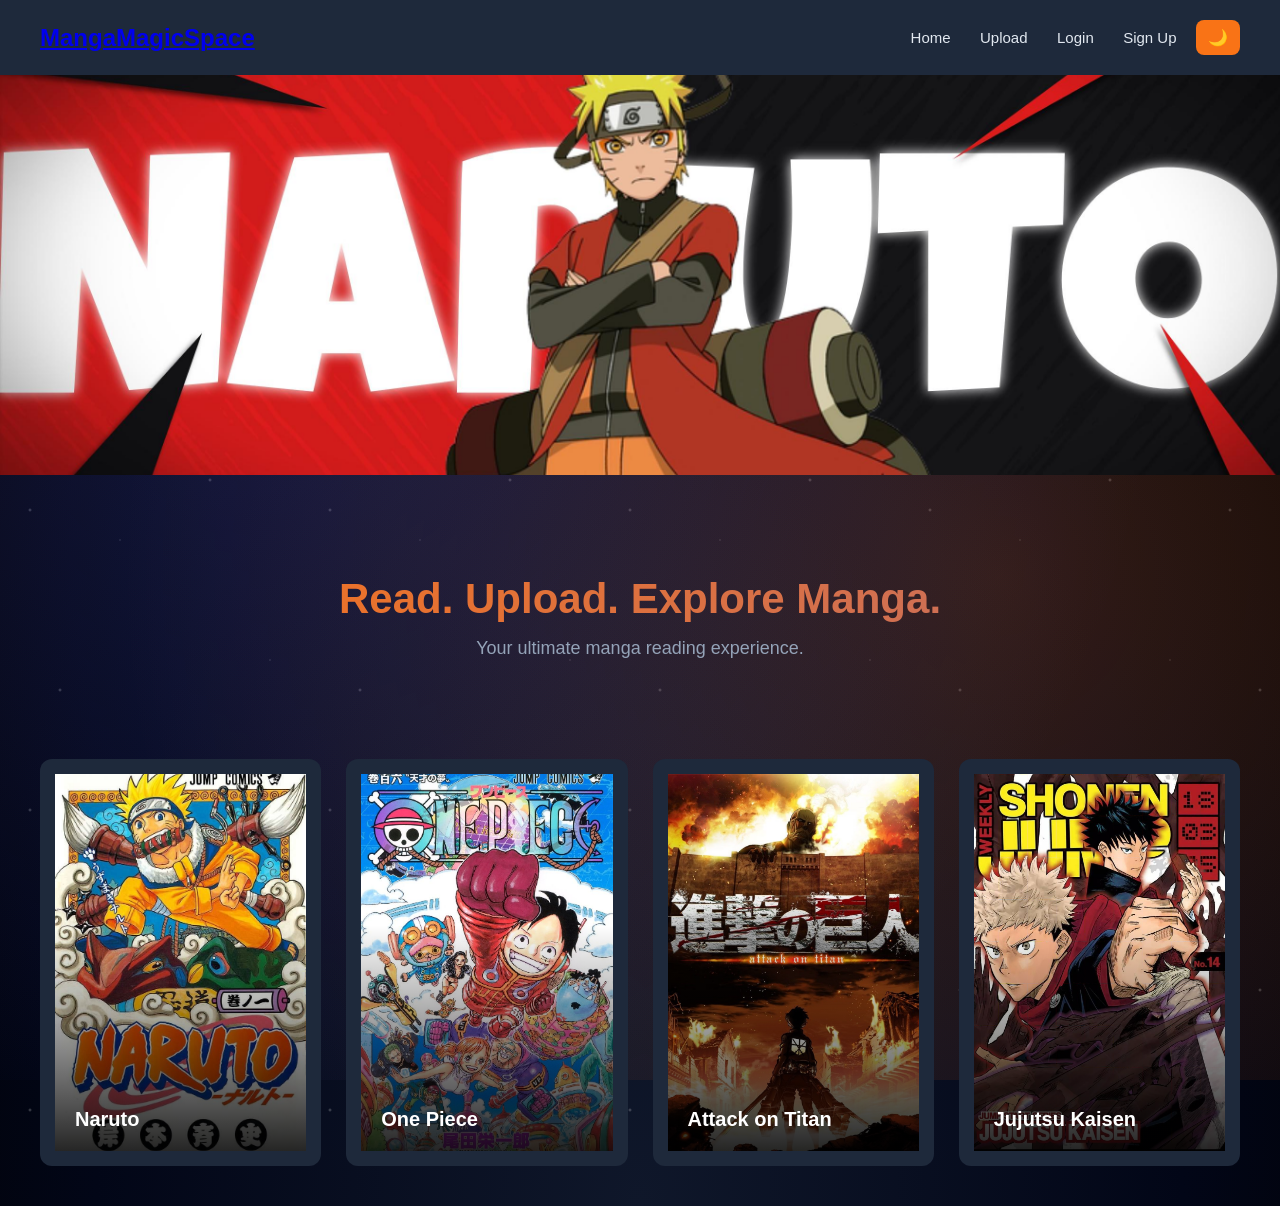
==== index.html @ eb8db9e0 "Update index.html" ====
<!DOCTYPE html>
<html>
<head>
<title>MangaMagicSpace</title>
<link rel="stylesheet" href="styles.css">
</head>
<body>

<div class="navbar">
    <div class="logo"><a href="index.html">MangaMagicSpace</a></div>

    <div class="nav-links">
        <a href="index.html">Home</a>
        <a href="upload.html">Upload</a>

        <a href="history.html" id="historyLink">History</a>

        <a href="login.html" id="loginLink">Login</a>
        <a href="signup.html" id="signupLink">Sign Up</a>

        <a href="#" id="logoutBtn" style="display:none;">Logout</a>
        <button id="themeToggle">🌙</button>
    </div>
</div>

<!-- Slider -->
<div class="slider">
    <a id="sliderLink" href="reader.html?manga=naruto&chapter=chapter-1">
        <img id="sliderImage" src="manga/slider/naruto-banner.jpg">
    </a>
</div>

<div class="hero">
    <h1>Read. Upload. Explore Manga.</h1>
    <p>Your ultimate manga reading experience.</p>
</div>

<div class="manga-grid">

<div class="manga-card">
<a href="reader.html?manga=naruto&chapter=chapter-1">
<div class="image-container">
<img src="manga/naruto/cover.jpeg">
<div class="overlay"></div>
<div class="title">Naruto</div>
</div>
</a>
</div>

<div class="manga-card">
<a href="reader.html?manga=one-piece&chapter=chapter-1">
<div class="image-container">
<img src="manga/one-piece/cover.jpeg/cover.jpeg">
<div class="overlay"></div>
<div class="title">One Piece</div>
</div>
</a>
</div>

<div class="manga-card">
<a href="reader.html?manga=attack-on-titan&chapter=chapter-1">
<div class="image-container">
<img src="manga/attack-on-titan/cover.jpeg">
<div class="overlay"></div>
<div class="title">Attack on Titan</div>
</div>
</a>
</div>

<div class="manga-card">
<a href="reader.html?manga=jujutsu-kaisen&chapter=chapter-1">
<div class="image-container">
<img src="manga/jujutsu-kaisen/chapter-1/1.jpeg">
<div class="overlay"></div>
<div class="title">Jujutsu Kaisen</div>
</div>
</a>
</div>

</div>

<script>
const user = localStorage.getItem("loggedInUser");

if(user){
    document.getElementById("loginLink").style.display = "none";
    document.getElementById("signupLink").style.display = "none";
    document.getElementById("logoutBtn").style.display = "inline";
}else{
    document.getElementById("historyLink").style.display = "none";
}

document.getElementById("logoutBtn").onclick = function(){
    localStorage.removeItem("loggedInUser");
    location.reload();
};

// Slider

const slides = [
{
    image: "manga/slider/naruto-banner.jpg",
    link: "reader.html?manga=naruto&chapter=chapter-1"
},
{
    image: "manga/slider/onepiece-banner.jpg",
    link: "reader.html?manga=one-piece&chapter=chapter-1"
},
{
    image: "manga/slider/aot-banner.jpg",
    link: "reader.html?manga=attack-on-titan&chapter=chapter-1"
},
{
    image: "manga/slider/jjk-banner.jpg",
    link: "reader.html?manga=jujutsu-kaisen&chapter=chapter-1"
}
];

let i = 0;

const sliderImage = document.getElementById("sliderImage");
const sliderLink = document.getElementById("sliderLink");

setInterval(function () {
    i++;
    if (i >= slides.length) {
        i = 0;
    }

    sliderImage.src = slides[i].image;
    sliderLink.href = slides[i].link;

}, 3000);

   // Theme Toggle Fix
const themeBtn = document.getElementById("themeToggle");

if(themeBtn){

    if(localStorage.getItem("theme") === "light"){
        document.body.classList.add("light-mode");
        themeBtn.innerText = "☀️";
    }

    themeBtn.addEventListener("click", function(){

        document.body.classList.toggle("light-mode");

        if(document.body.classList.contains("light-mode")){
            localStorage.setItem("theme", "light");
            themeBtn.innerText = "☀️";
        } else {
            localStorage.setItem("theme", "dark");
            themeBtn.innerText = "🌙";
        }

    });

}
</script>

</body>
</html>
---- styles.css ----
/* Global Reset */
* {
    margin: 0;
    padding: 0;
    box-sizing: border-box;
    font-family: 'Segoe UI', sans-serif;
}

/* Body */
body {
    background: radial-gradient(ellipse at bottom, #0f172a 0%, #020617 60%, #000000 100%);
    color: #f1f5f9;
    overflow-x: hidden;
    position: relative;
    min-height: 100vh;
    max-width:1400px;
    margin:auto;
}

body::after {
    content: "";
    position: fixed;
    top: -20%;
    left: -20%;
    width: 140%;
    height: 140%;
    background: radial-gradient(circle at 30% 40%, rgba(99, 102, 241, 0.2), transparent 60%),
                radial-gradient(circle at 70% 60%, rgba(249, 115, 22, 0.2), transparent 60%);
    z-index: -1;
}
/* Navbar */
.navbar {
    display: flex;
    justify-content: space-between;
    align-items: center;
    padding: 20px 40px;
    background-color: #1e293b;
    box-shadow: 0 2px 10px rgba(0,0,0,0.3);
}

.logo {
    font-size: 24px;
    font-weight: bold;
    color: #f97316;
    .logo a{
    text-decoration:none;
    color:#f97316;
}

.logo a:hover{
    opacity:0.8;
}
}

.nav-links a {
    text-decoration:none;
    color:#e2e8f0;
    margin-left:25px;
    font-size:15px;
    transition:0.3s;
}


.nav-links a:hover {
    color: #f97316;
}

/* Hero Section */
.hero {
    text-align:center;
    padding:100px 20px 60px;
}

.hero h1 {
    font-size: 42px;
    margin-bottom: 15px;
    background: linear-gradient(
        270deg,
        #f97316,
        #e11d48,
        #6366f1,
        #f97316
    );
    background-size: 800% 800%;
    -webkit-background-clip: text;
    -webkit-text-fill-color: transparent;
    animation: gradientMove 8s ease infinite;
}

@keyframes gradientMove {
    0% { background-position: 0% 50%; }
    50% { background-position: 100% 50%; }
    100% { background-position: 0% 50%; }
}

.hero p {
    font-size: 18px;
    color: #94a3b8;
    max-width:600px;
    margin:auto;
}


/* Manga Grid */
.manga-grid {
    display: grid;
    grid-template-columns: repeat(4, 1fr); /* 4 cards per row */
    gap: 25px;
    padding: 40px;
}
@media (max-width: 1000px) {
    .manga-grid {
        grid-template-columns: repeat(3, 1fr);
    }
}

@media (max-width: 768px) {
    .manga-grid {
        grid-template-columns: repeat(2, 1fr);
    }
}

@media (max-width: 480px) {
    .manga-grid {
        grid-template-columns: 1fr;
    }
}

/* Manga Card */
.manga-card {
    position: relative;
    background: #1e293b;
    border-radius: 12px;
    padding: 15px;
    transition: all 0.4s ease;
    cursor: pointer;
    overflow: hidden;
}

.manga-card:hover {
    transform: translateY(-8px) scale(1.02);
    box-shadow: 0 20px 40px rgba(0,0,0,0.6);
}


.ripple {
    position: absolute;
    border-radius: 50%;
    transform: scale(0);
    animation: ripple-effect 600ms linear;
    background: rgba(255,255,255,0.4);
}

@keyframes ripple-effect {
    to {
        transform: scale(4);
        opacity: 0;
    }
}

/* Image Container */
.image-container {
    position: relative;
    width: 100%;
    aspect-ratio: 2 / 3;
    height: auto;   /* smaller like original */
    overflow: visible;
    border-radius: 10px;
    display: flex;
    align-items: center;
    justify-content: center;
}
/* Image */
.image-container img {
    width: 100%;
    height: 100%;
    object-fit: cover;
    object-position: center;
    transition: transform 0.4s ease;
}
/* Zoom Effect */
.manga-card:hover img {
    transform: scale(1.1);
}

/* Dark Gradient Overlay */
.overlay {
    position: absolute;
    bottom: 0;
    width: 100%;
    height: 60%;
    background: linear-gradient(to top, rgba(0,0,0,0.85), transparent);
    z-index: 1;
    transition: opacity 0.35s ease;
}
.manga-card:hover .overlay {
    opacity: 0;
}
.manga-card:hover .title {
    opacity: 0;
}

/* Title On Image */
.title {
    position: absolute;
    bottom: 20px;
    left: 20px;
    color: white;
    font-size: 20px;
    font-weight: bold;
    z-index: 2;
}

/* NEW Badge */
.badge {
    position: absolute;
    top: 15px;
    right: 15px;
    background-color: #f97316;
    color: white;
    padding: 6px 14px;
    font-size: 12px;
    font-weight: bold;
    border-radius: 20px;
    z-index: 2;
}


.manga-card h3 {
    margin-top: 10px;
    font-size: 16px;

}
.controls {
    position: sticky;
    top: 0;
    background-color: #0f172a;
    padding: 10px;
    z-index: 100;
}

body::before {
    content: "";
    position: fixed;
    top: 0;
    left: 0;
    width: 200%;
    height: 200%;
    background-image: 
        radial-gradient(2px 2px at 20% 30%, white, transparent),
        radial-gradient(2px 2px at 70% 60%, white, transparent),
        radial-gradient(1px 1px at 40% 80%, white, transparent),
        radial-gradient(1px 1px at 90% 20%, white, transparent),
        radial-gradient(2px 2px at 10% 70%, white, transparent);
    background-repeat: repeat;
    background-size: 300px 300px;
    animation: starMove 120s linear infinite;
    opacity: 0.3;
    z-index: -1;
}

@keyframes starMove {
    from {
        transform: translate(0, 0);
    }
    to {
        transform: translate(-500px, -500px);
    }
}
#themeToggle {
    margin-left: 15px;
    padding: 6px 10px;
    border: none;
    border-radius: 6px;
    background-color: #f97316;
    color: white;
    cursor: pointer;
    font-size: 16px;
}

#themeToggle:hover {
    opacity: 0.85;
}
.slider{
width:100%;
height:400px;
overflow:hidden;
}

.slider img{
width:100%;
height:100%;
object-fit:cover;
}

.login-box{
width:320px;
margin:100px auto;
background:#1e293b;
padding:30px;
border-radius:10px;
text-align:center;
}

.login-box input{
width:100%;
padding:10px;
margin:10px 0;
border:none;
border-radius:5px;
}

.login-box button{
width:100%;
padding:10px;
background:#f97316;
color:white;
border:none;
cursor:pointer;
border-radius:5px;
}

.history-container{
padding:40px;
text-align:center;
}

.history-card{
background:#1e293b;
padding:15px;
margin:10px auto;
width:300px;
border-radius:8px;
}
.slider img{
    transition: opacity 0.8s ease-in-out;
}

.slider a{
    display:block;
    width:100%;
    height:100%;
    cursor:pointer;
}
/* Theme Toggle Button */
#themeToggle{
    margin-left:15px;
    padding:8px 12px;
    border:none;
    border-radius:8px;
    background:#f97316;
    color:white;
    cursor:pointer;
    font-size:16px;
}

#themeToggle:hover{
    opacity:0.85;
}

/* Light Mode */
body.light-mode{
    background:#f8fafc;
    color:#111827;
}

body.light-mode .navbar{
    background:#ffffff;
}

body.light-mode .nav-links a{
    color:#111827;
}

body.light-mode .hero p{
    color:#374151;
}

body.light-mode .manga-card{
    background:#ffffff;
    box-shadow:0 8px 20px rgba(0,0,0,0.08);
}

body.light-mode .title{
    color:white;
}

body.light-mode .login-box,
body.light-mode .history-card{
    background:#ffffff;
    color:#111827;
}
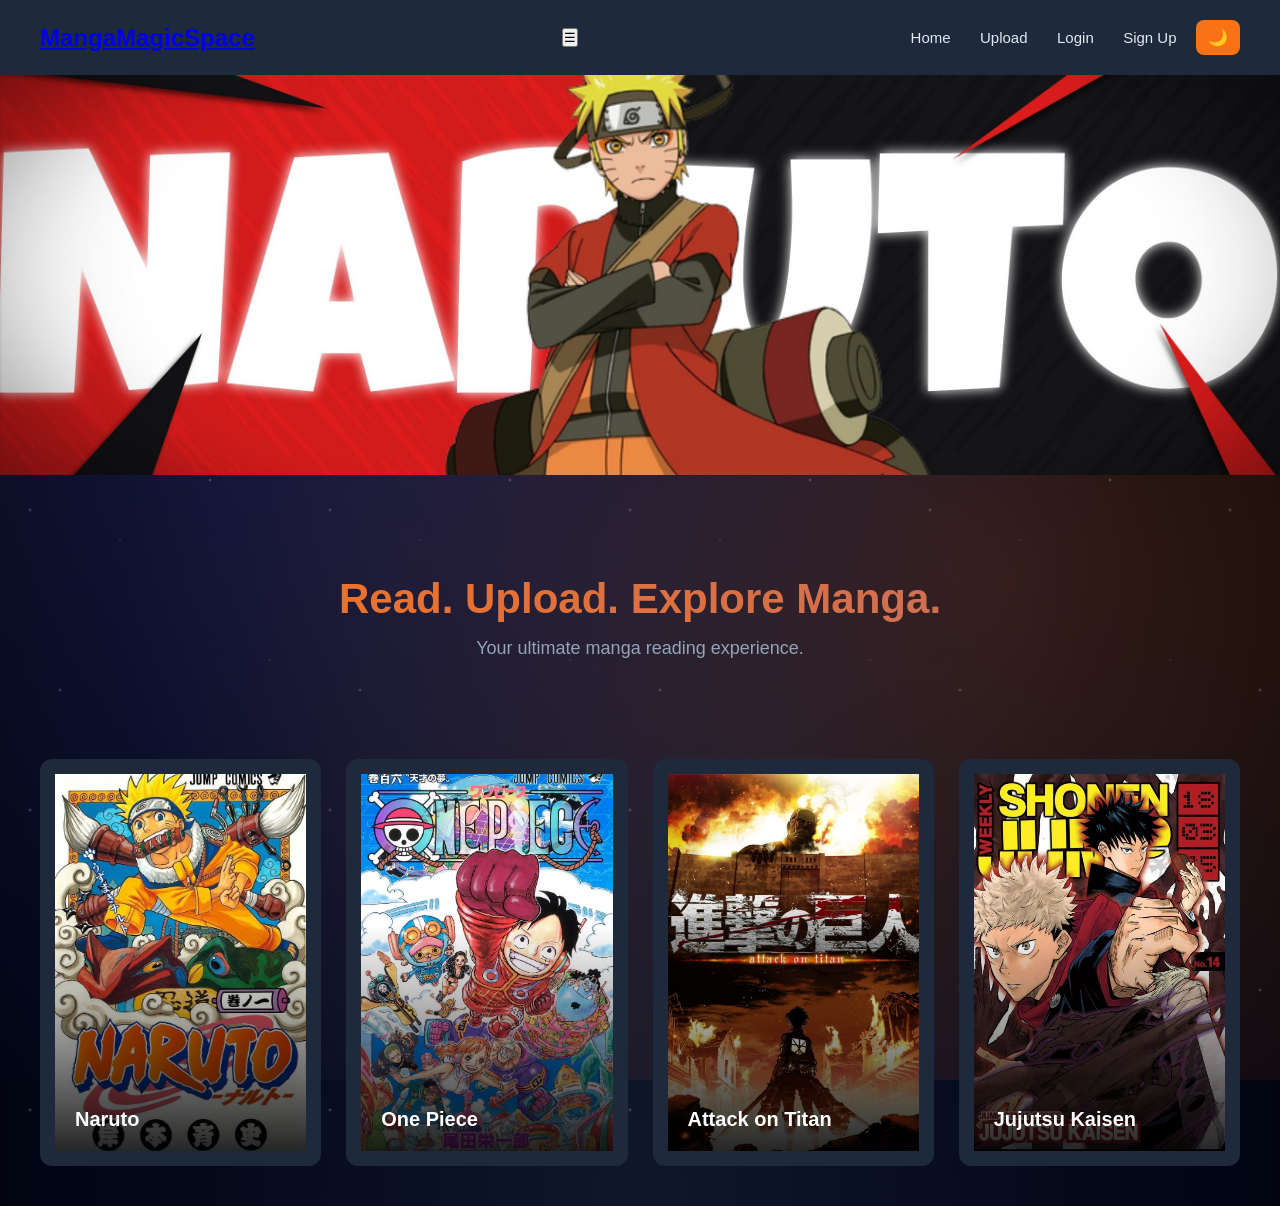
==== commit 29d20e41: "Update index.html" ====
--- a/index.html
+++ b/index.html
@@ -7,17 +7,18 @@
 <body>
 
 <div class="navbar">
-    <div class="logo"><a href="index.html">MangaMagicSpace</a></div>
+    <div class="logo">
+        <a href="index.html">MangaMagicSpace</a>
+    </div>
 
-    <div class="nav-links">
+    <button class="menu-toggle" id="menuToggle">☰</button>
+
+    <div class="nav-links" id="navMenu">
         <a href="index.html">Home</a>
         <a href="upload.html">Upload</a>
-
         <a href="history.html" id="historyLink">History</a>
-
         <a href="login.html" id="loginLink">Login</a>
         <a href="signup.html" id="signupLink">Sign Up</a>
-
         <a href="#" id="logoutBtn" style="display:none;">Logout</a>
         <button id="themeToggle">🌙</button>
     </div>
--- a/styles.css
+++ b/styles.css
@@ -390,3 +390,83 @@
     background:#ffffff;
     color:#111827;
 }
+
+@media screen and (max-width: 768px){
+
+body{
+    max-width:100%;
+}
+
+/* Navbar */
+.navbar{
+    padding:10px;
+    flex-direction:column;
+    align-items:center;
+}
+
+.logo{
+    font-size:20px;
+    margin-bottom:8px;
+}
+
+.nav-links{
+    display:flex;
+    flex-wrap:wrap;
+    justify-content:center;
+    gap:8px;
+    width:100%;
+}
+
+.nav-links a{
+    margin:0;
+    font-size:12px;
+}
+
+#themeToggle{
+    margin:0;
+    padding:6px 8px;
+    font-size:12px;
+}
+
+/* Slider */
+.slider{
+    height:180px !important;
+    width:100%;
+}
+
+.slider img{
+    width:100%;
+    height:100%;
+    object-fit:cover;
+}
+
+/* Hero */
+.hero{
+    padding:35px 15px;
+}
+
+.hero h1{
+    font-size:28px;
+}
+
+.hero p{
+    font-size:14px;
+}
+
+/* Manga Grid */
+.manga-grid{
+    grid-template-columns:repeat(2,1fr) !important;
+    gap:12px;
+    padding:15px;
+}
+
+.manga-card{
+    padding:8px;
+}
+
+.title{
+    font-size:14px;
+    left:8px;
+    bottom:8px;
+}
+}
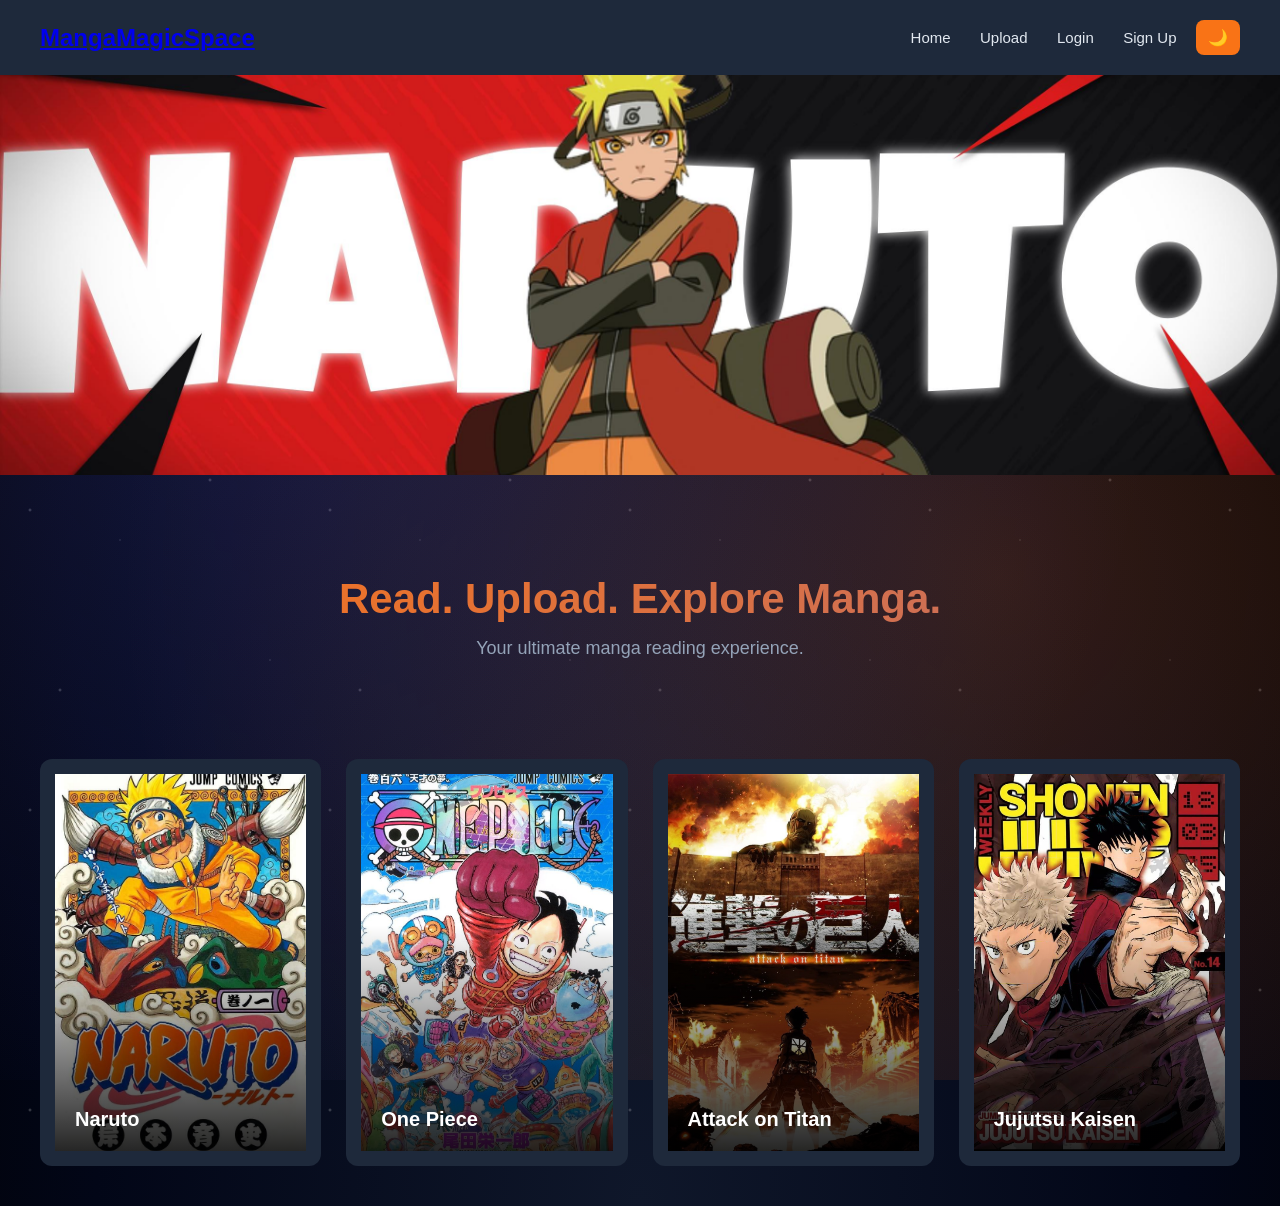
==== commit 4448c166: "Update index.html" ====
--- a/index.html
+++ b/index.html
@@ -158,6 +158,14 @@
     });
 
 }
+
+    // Hamburger Menu
+const menuBtn = document.getElementById("menuToggle");
+const navMenu = document.getElementById("navMenu");
+
+menuBtn.addEventListener("click", function(){
+    navMenu.classList.toggle("show");
+});
 </script>
 
 </body>
--- a/styles.css
+++ b/styles.css
@@ -470,3 +470,49 @@
     bottom:8px;
 }
 }
+
+/* Hamburger Button */
+.menu-toggle{
+    display:none;
+    background:#f97316;
+    color:white;
+    border:none;
+    padding:8px 12px;
+    font-size:20px;
+    border-radius:8px;
+    cursor:pointer;
+}
+
+/* Mobile Menu */
+@media screen and (max-width:768px){
+
+.menu-toggle{
+    display:block;
+}
+
+.navbar{
+    flex-wrap:wrap;
+    padding:12px;
+}
+
+.nav-links{
+    display:none;
+    flex-direction:column;
+    width:100%;
+    background:#1e293b;
+    margin-top:10px;
+    padding:10px;
+    border-radius:10px;
+    gap:10px;
+}
+
+.nav-links.show{
+    display:flex;
+}
+
+.nav-links a,
+#themeToggle{
+    width:100%;
+    text-align:center;
+}
+}
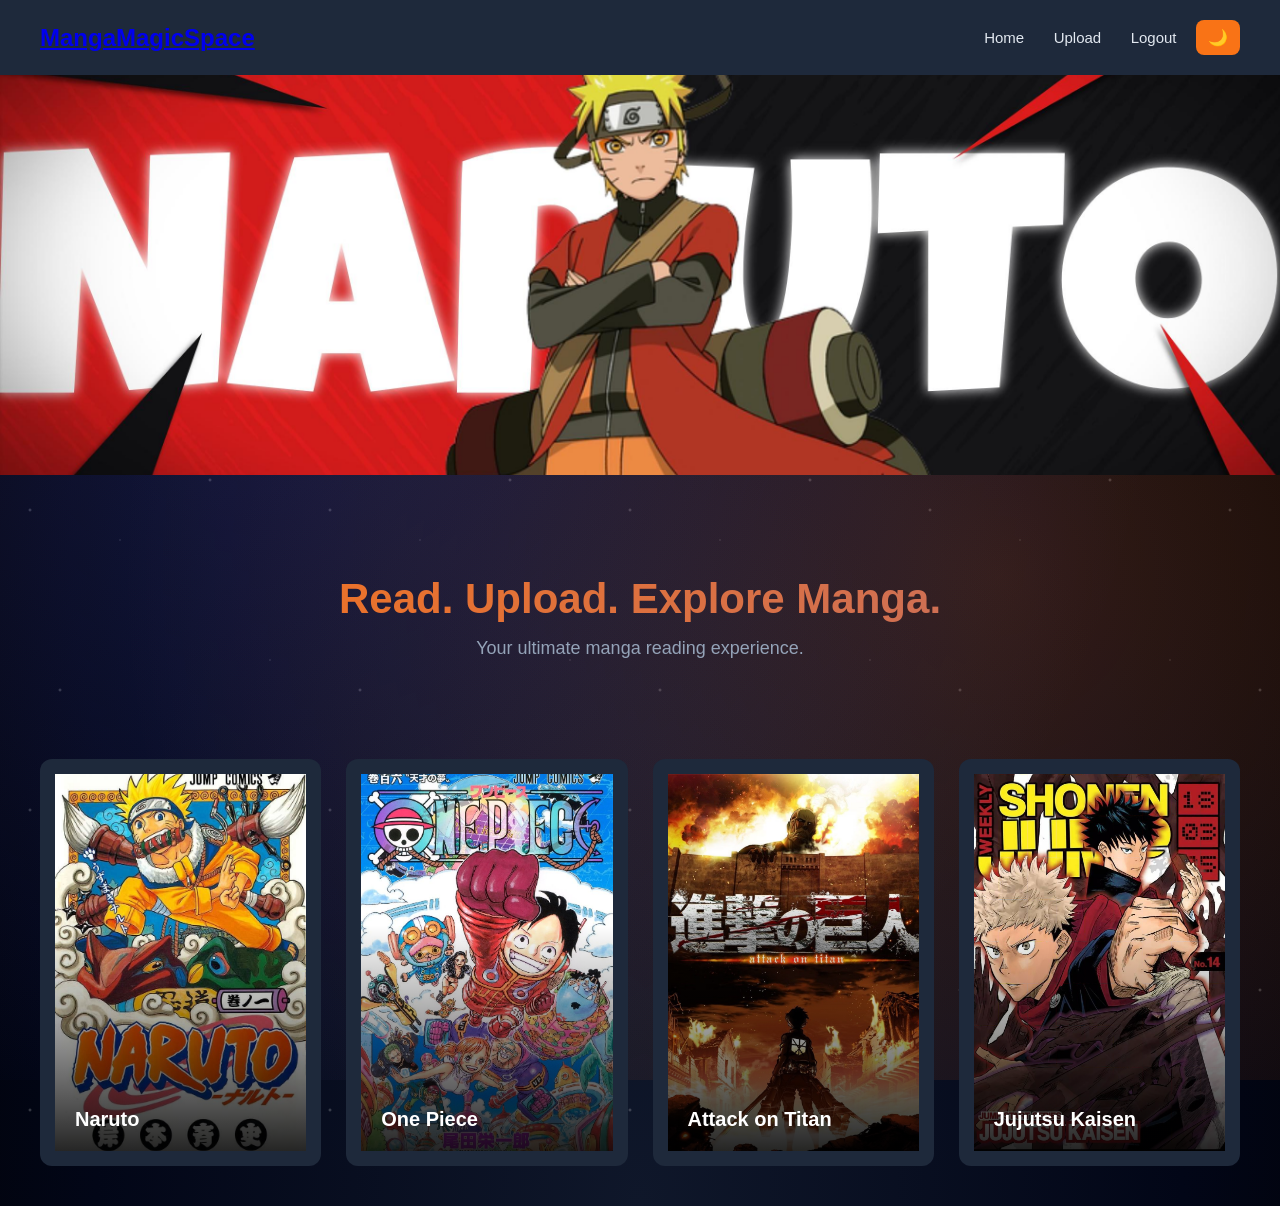
==== commit 735e3281: "Update index.html" ====
--- a/index.html
+++ b/index.html
@@ -7,21 +7,23 @@
 <body>
 
 <div class="navbar">
-    <div class="logo">
-        <a href="index.html">MangaMagicSpace</a>
+
+    <div class="left-nav">
+        <div class="logo">
+            <a href="index.html">MangaMagicSpace</a>
+        </div>
+
+        <button class="menu-toggle" id="menuToggle">☰</button>
     </div>
-
-    <button class="menu-toggle" id="menuToggle">☰</button>
 
     <div class="nav-links" id="navMenu">
         <a href="index.html">Home</a>
         <a href="upload.html">Upload</a>
         <a href="history.html" id="historyLink">History</a>
-        <a href="login.html" id="loginLink">Login</a>
-        <a href="signup.html" id="signupLink">Sign Up</a>
-        <a href="#" id="logoutBtn" style="display:none;">Logout</a>
+        <a href="#" id="logoutBtn">Logout</a>
         <button id="themeToggle">🌙</button>
     </div>
+
 </div>
 
 <!-- Slider -->
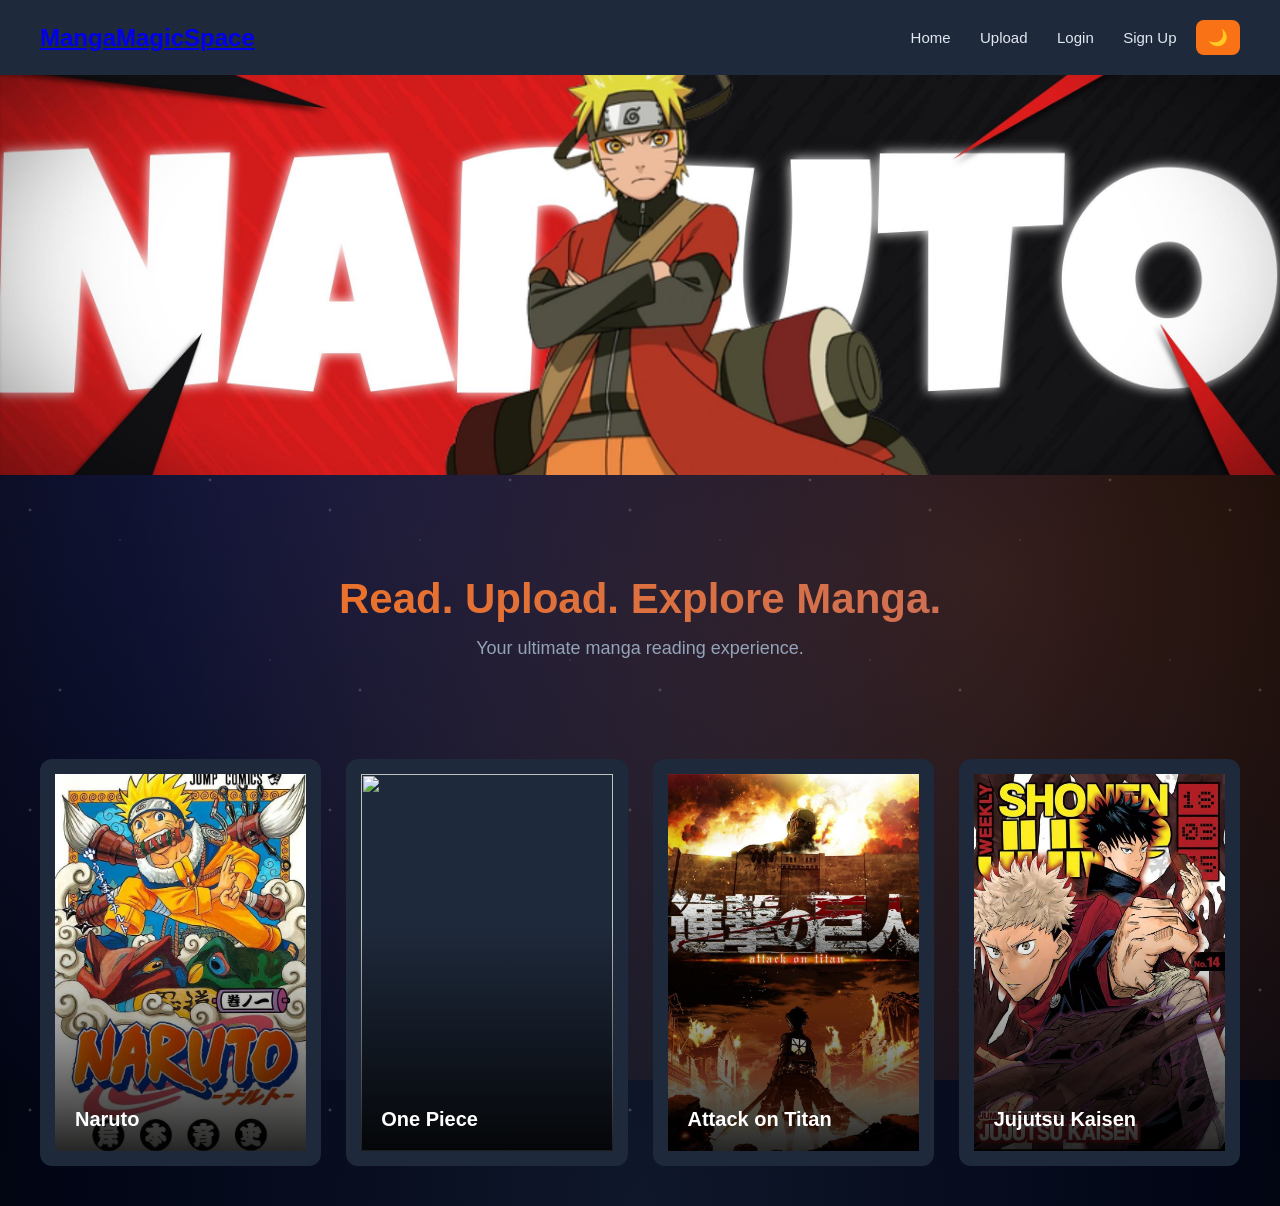
==== commit fe18e15c: "Update index.html" ====
--- a/index.html
+++ b/index.html
@@ -1,9 +1,12 @@
 <!DOCTYPE html>
 <html>
 <head>
+<meta charset="UTF-8">
+<meta name="viewport" content="width=device-width, initial-scale=1.0">
 <title>MangaMagicSpace</title>
 <link rel="stylesheet" href="styles.css">
 </head>
+
 <body>
 
 <div class="navbar">
@@ -20,7 +23,9 @@
         <a href="index.html">Home</a>
         <a href="upload.html">Upload</a>
         <a href="history.html" id="historyLink">History</a>
-        <a href="#" id="logoutBtn">Logout</a>
+        <a href="login.html" id="loginLink">Login</a>
+        <a href="signup.html" id="signupLink">Sign Up</a>
+        <a href="#" id="logoutBtn" style="display:none;">Logout</a>
         <button id="themeToggle">🌙</button>
     </div>
 
@@ -53,7 +58,7 @@
 <div class="manga-card">
 <a href="reader.html?manga=one-piece&chapter=chapter-1">
 <div class="image-container">
-<img src="manga/one-piece/cover.jpeg/cover.jpeg">
+<img src="manga/one-piece/cover.jpeg">
 <div class="overlay"></div>
 <div class="title">One Piece</div>
 </div>
@@ -83,6 +88,7 @@
 </div>
 
 <script>
+// Login state
 const user = localStorage.getItem("loggedInUser");
 
 if(user){
@@ -99,73 +105,60 @@
 };
 
 // Slider
-
 const slides = [
 {
-    image: "manga/slider/naruto-banner.jpg",
-    link: "reader.html?manga=naruto&chapter=chapter-1"
+image:"manga/slider/naruto-banner.jpg",
+link:"reader.html?manga=naruto&chapter=chapter-1"
 },
 {
-    image: "manga/slider/onepiece-banner.jpg",
-    link: "reader.html?manga=one-piece&chapter=chapter-1"
+image:"manga/slider/onepiece-banner.jpg",
+link:"reader.html?manga=one-piece&chapter=chapter-1"
 },
 {
-    image: "manga/slider/aot-banner.jpg",
-    link: "reader.html?manga=attack-on-titan&chapter=chapter-1"
+image:"manga/slider/aot-banner.jpg",
+link:"reader.html?manga=attack-on-titan&chapter=chapter-1"
 },
 {
-    image: "manga/slider/jjk-banner.jpg",
-    link: "reader.html?manga=jujutsu-kaisen&chapter=chapter-1"
+image:"manga/slider/jjk-banner.jpg",
+link:"reader.html?manga=jujutsu-kaisen&chapter=chapter-1"
 }
 ];
 
 let i = 0;
-
 const sliderImage = document.getElementById("sliderImage");
 const sliderLink = document.getElementById("sliderLink");
 
-setInterval(function () {
-    i++;
-    if (i >= slides.length) {
-        i = 0;
-    }
-
+setInterval(() => {
+    i = (i + 1) % slides.length;
     sliderImage.src = slides[i].image;
     sliderLink.href = slides[i].link;
-
 }, 3000);
 
-   // Theme Toggle Fix
+// Theme Toggle
 const themeBtn = document.getElementById("themeToggle");
 
-if(themeBtn){
-
-    if(localStorage.getItem("theme") === "light"){
-        document.body.classList.add("light-mode");
-        themeBtn.innerText = "☀️";
-    }
-
-    themeBtn.addEventListener("click", function(){
-
-        document.body.classList.toggle("light-mode");
-
-        if(document.body.classList.contains("light-mode")){
-            localStorage.setItem("theme", "light");
-            themeBtn.innerText = "☀️";
-        } else {
-            localStorage.setItem("theme", "dark");
-            themeBtn.innerText = "🌙";
-        }
-
-    });
-
+if(localStorage.getItem("theme") === "light"){
+    document.body.classList.add("light-mode");
+    themeBtn.innerText = "☀️";
 }
 
-    // Hamburger Menu
+themeBtn.addEventListener("click", () => {
+    document.body.classList.toggle("light-mode");
+
+    if(document.body.classList.contains("light-mode")){
+        localStorage.setItem("theme", "light");
+        themeBtn.innerText = "☀️";
+    } else {
+        localStorage.setItem("theme", "dark");
+        themeBtn.innerText = "🌙";
+    }
+});
+
+// Hamburger Menu
 const menuBtn = document.getElementById("menuToggle");
 const navMenu = document.getElementById("navMenu");
 
-menuBtn.addEventListener("click", function(){
+menuBtn.addEventListener("click", () => {
     navMenu.classList.toggle("show");
 });
 </script>
--- a/styles.css
+++ b/styles.css
@@ -516,3 +516,37 @@
     text-align:center;
 }
 }
+.left-nav{
+    display:flex;
+    align-items:center;
+    gap:10px;
+}
+
+/* Mobile only */
+@media screen and (max-width:768px){
+
+.navbar{
+    display:flex;
+    justify-content:space-between;
+    align-items:center;
+    flex-wrap:nowrap;
+}
+
+.left-nav{
+    display:flex;
+    align-items:center;
+}
+
+.menu-toggle{
+    display:block;
+    margin-left:8px;
+}
+
+.nav-links{
+    position:absolute;
+    top:60px;
+    left:10px;
+    right:10px;
+    z-index:999;
+}
+}
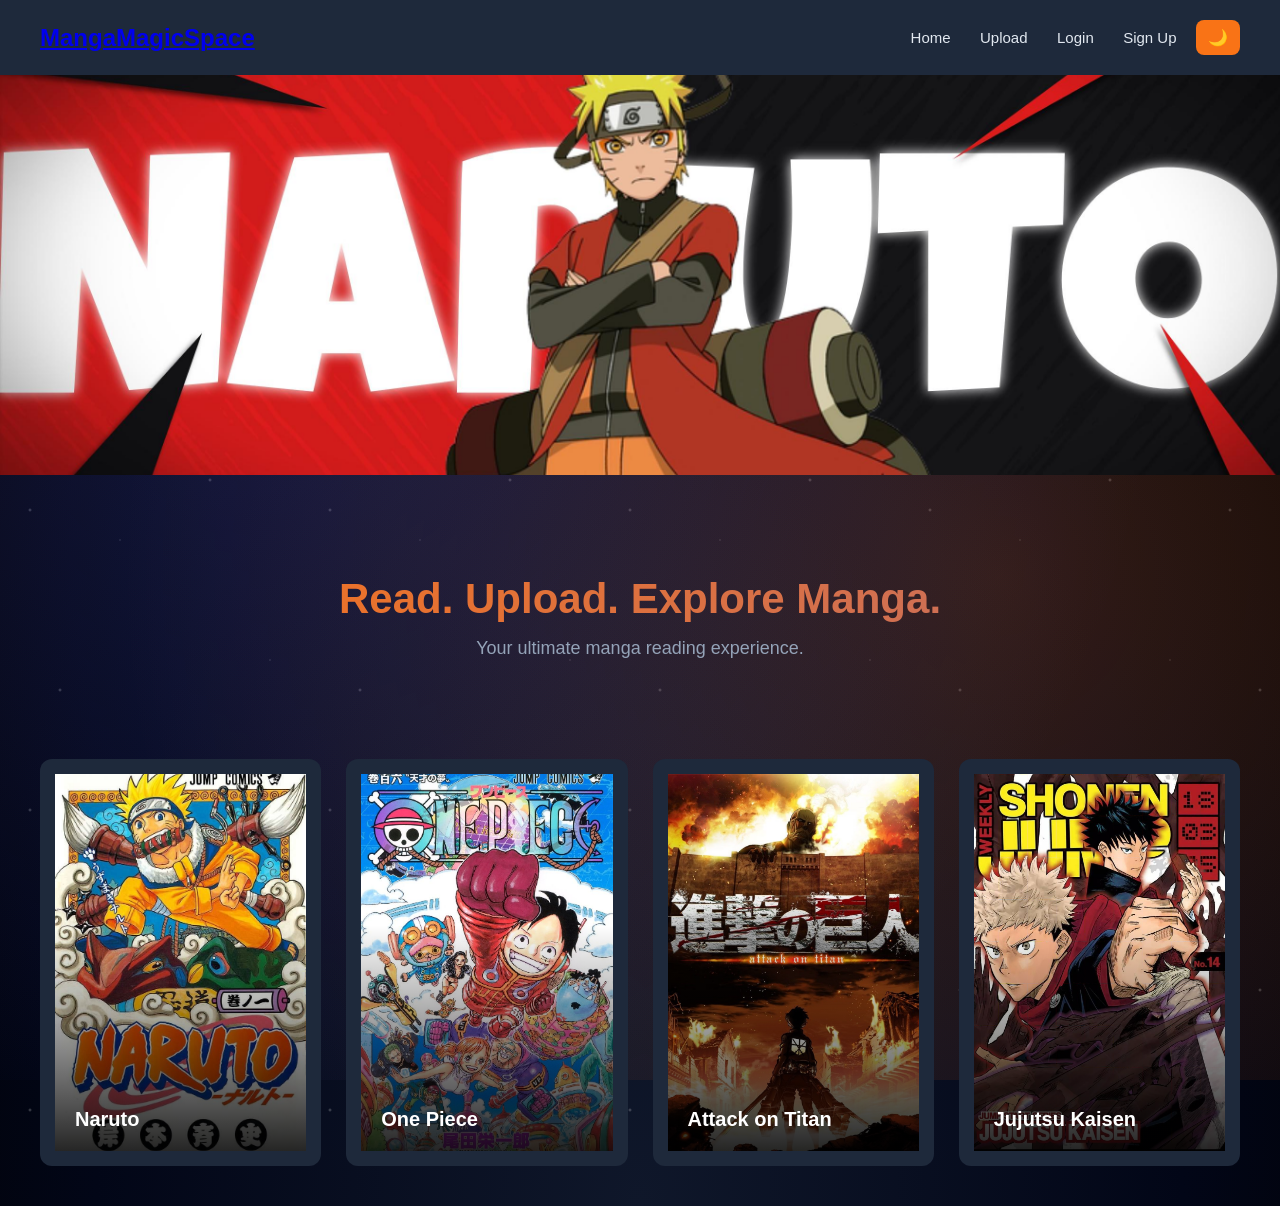
==== commit 4216f359: "Update index.html" ====
--- a/index.html
+++ b/index.html
@@ -58,7 +58,7 @@
 <div class="manga-card">
 <a href="reader.html?manga=one-piece&chapter=chapter-1">
 <div class="image-container">
-<img src="manga/one-piece/cover.jpeg">
+<img src="manga/one-piece/cover.jpeg/cover.jpeg">
 <div class="overlay"></div>
 <div class="title">One Piece</div>
 </div>
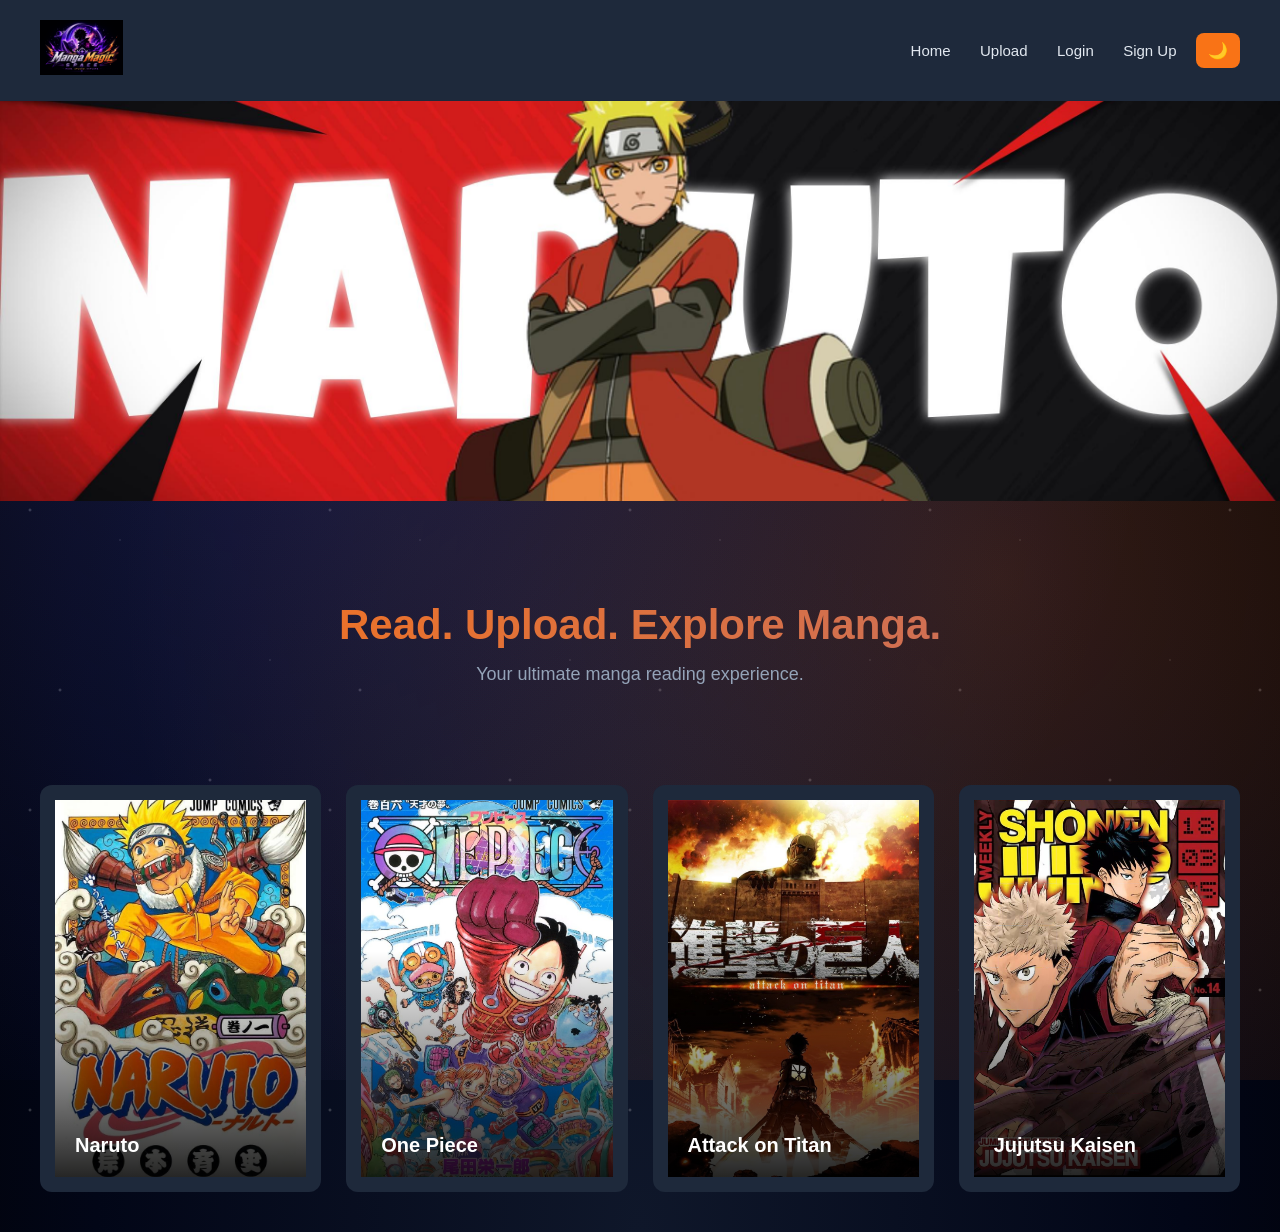
==== commit 26822863: "Update index.html" ====
--- a/index.html
+++ b/index.html
@@ -5,6 +5,24 @@
 <meta name="viewport" content="width=device-width, initial-scale=1.0">
 <title>MangaMagicSpace</title>
 <link rel="stylesheet" href="styles.css">
+<link rel="icon" type="image/png" href="favicon.png">
+<meta name="description" content="Read manga online at MangaMagicSpace. Explore trending manga, upload manga, and enjoy an immersive manga reading experience.">
+
+<meta property="og:title" content="MangaMagicSpace">
+<meta property="og:description" content="Read. Upload. Explore Manga.">
+<meta property="og:image" content="https://mangamagicspace.com/logo.png">
+<meta property="og:url" content="https://mangamagicspace.com">
+<meta property="og:type" content="website">
+
+    <script type="application/ld+json">
+{
+  "@context":"https://schema.org",
+  "@type":"Organization",
+  "name":"MangaMagicSpace",
+  "url":"https://mangamagicspace.com",
+  "logo":"https://mangamagicspace.com/logo.png"
+}
+</script>
 </head>
 
 <body>
@@ -13,7 +31,9 @@
 
     <div class="left-nav">
         <div class="logo">
-            <a href="index.html">MangaMagicSpace</a>
+            <a href="index.html">
+            <img src="logo.png" alt="MangaMagicSpace Logo" height="55">
+            </a>
         </div>
 
         <button class="menu-toggle" id="menuToggle">☰</button>
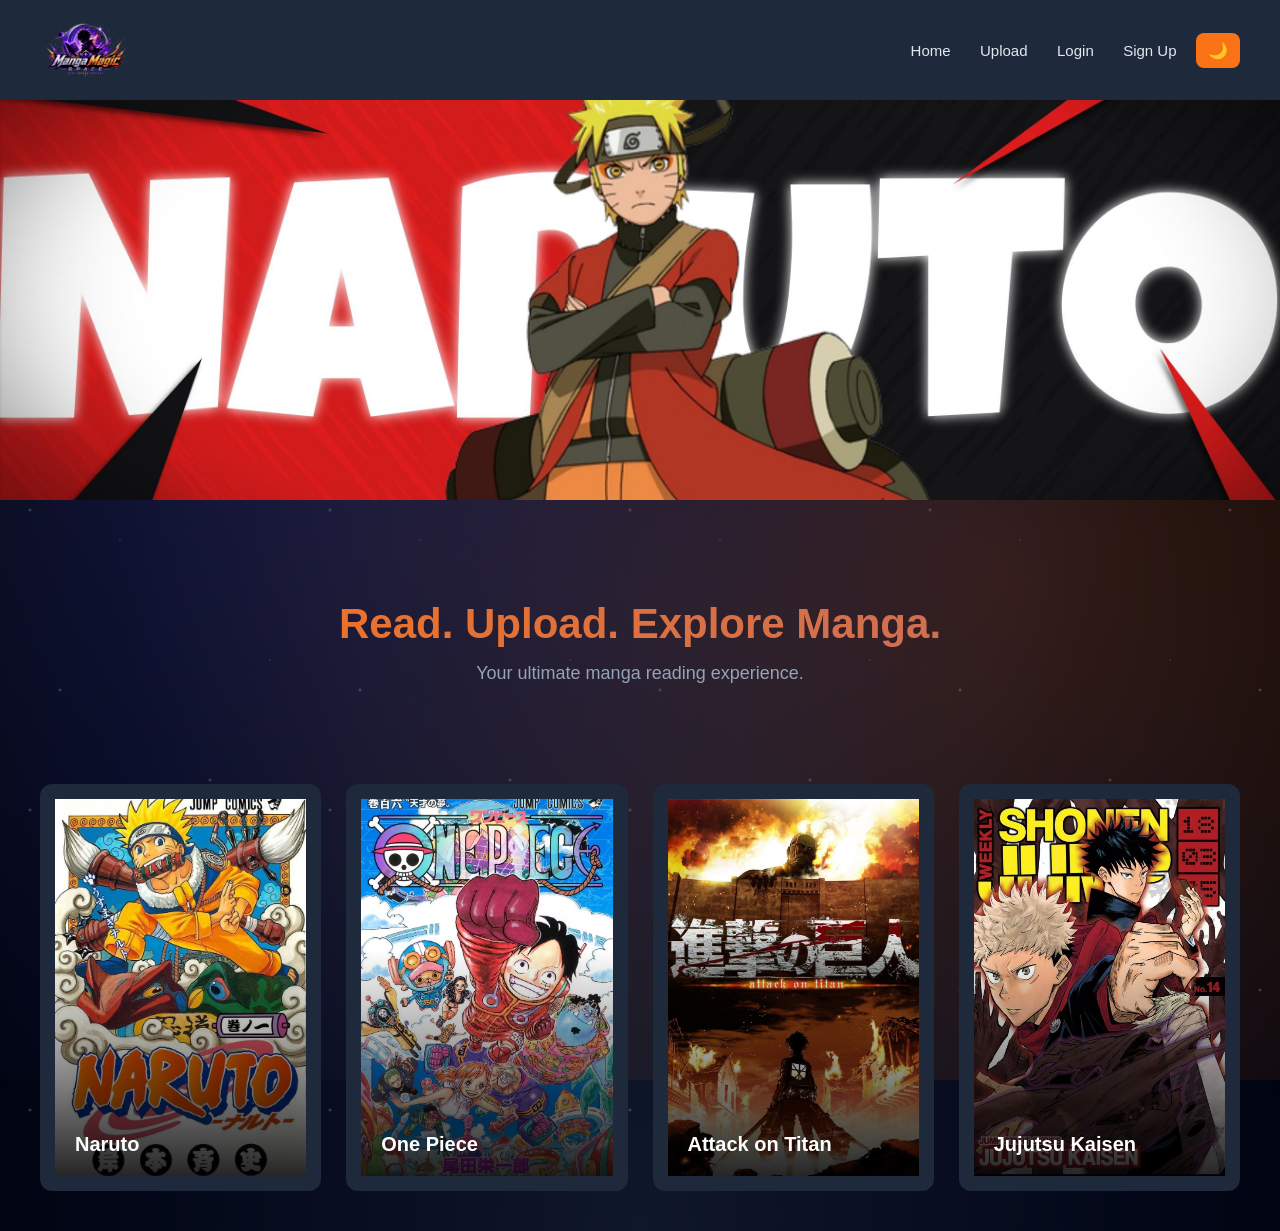
==== commit 907eb580: "Update index.html" ====
--- a/index.html
+++ b/index.html
@@ -32,7 +32,7 @@
     <div class="left-nav">
         <div class="logo">
             <a href="index.html">
-            <img src="logo.png" alt="MangaMagicSpace Logo" height="55">
+            <img src="logo-transparent.png" alt="MangaMagicSpace Logo" height="60">
             </a>
         </div>
 
--- a/styles.css
+++ b/styles.css
@@ -550,3 +550,9 @@
     z-index:999;
 }
 }
+
+.logo img{
+    height:60px;
+    width:auto;
+    display:block;
+}
